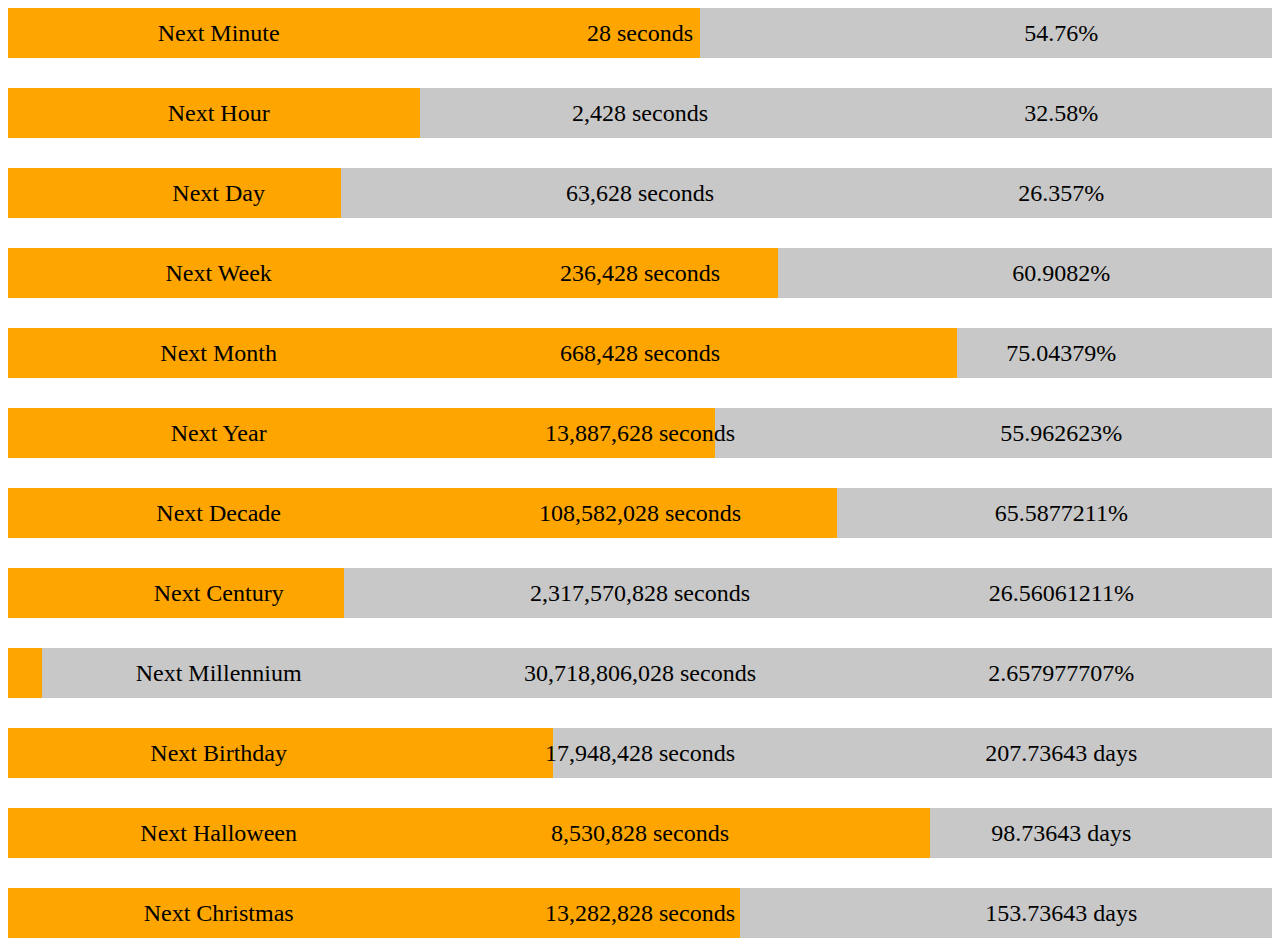
==== index.html @ 27b43d4d "Rename Countdown.html to index.html" ====
<!DOCTYPE HTML>
<HTML>
    <head>
        <style>
            .countdown-wrapper {
                width: 100%;
                height: 50px;
                
                position: relative;
                margin-bottom: 30px;
                
                background-color: #C8C8C8;
            }
            .last {
                margin-bottom: 0px
            }
            .progress-bar {
                width: 1%;
                height: 50px;
                
                position: absolute;
                
                background-color: orange;
            }
            .countdown-info { 
                width: 100%;
                height: 100%;
                
                position: absolute;
                
                text-align: center;
                line-height: 50px;
            }
            .countdown-text, .countdown-seconds, .countdown-percent, .countdown-days {
                float: left;
                
                width: calc(100% / 3);
                height: 100%;
                
                font-size: 1.5em;
            }
        </style>
        <title>Countdown (1)</title>
    </head>
    <body>
        <div class="countdown-wrapper">
            <div id="minute-progress-bar" class="progress-bar"></div>
            <div class="countdown-info">
                <div class="countdown-text">Next Minute</div>
                <div class="countdown-seconds"><span id="minute-seconds-span">0</span> seconds</div>
                <div class="countdown-percent"><span id="minute-percent-span">0</span>%</div>
            </div>
        </div>
        <div class="countdown-wrapper">
            <div id="hour-progress-bar" class="progress-bar"></div>
            <div class="countdown-info">
                <div class="countdown-text">Next Hour</div>
                <div class="countdown-seconds"><span id="hour-seconds-span">0</span> seconds</div>
                <div class="countdown-percent"><span id="hour-percent-span">0</span>%</div>
            </div>
        </div>
        <div class="countdown-wrapper">
            <div id="day-progress-bar" class="progress-bar"></div>
            <div class="countdown-info">
                <div class="countdown-text">Next Day</div>
                <div class="countdown-seconds"><span id="day-seconds-span">0</span> seconds</div>
                <div class="countdown-percent"><span id="day-percent-span">0</span>%</div>
            </div>
        </div>
        <div class="countdown-wrapper">
            <div id="week-progress-bar" class="progress-bar"></div>
            <div class="countdown-info">
                <div class="countdown-text">Next Week</div>
                <div class="countdown-seconds"><span id="week-seconds-span">0</span> seconds</div>
                <div class="countdown-percent"><span id="week-percent-span">0</span>%</div>
            </div>
        </div>
        <div class="countdown-wrapper">
            <div id="month-progress-bar" class="progress-bar"></div>
            <div class="countdown-info">
                <div class="countdown-text">Next Month</div>
                <div class="countdown-seconds"><span id="month-seconds-span">0</span> seconds</div>
                <div class="countdown-percent"><span id="month-percent-span">0</span>%</div>
            </div>
        </div>
        <div class="countdown-wrapper">
            <div id="year-progress-bar" class="progress-bar"></div>
            <div class="countdown-info">
                <div class="countdown-text">Next Year</div>
                <div class="countdown-seconds"><span id="year-seconds-span">0</span> seconds</div>
                <div class="countdown-percent"><span id="year-percent-span">0</span>%</div>
            </div>
        </div>
        <div class="countdown-wrapper">
            <div id="decade-progress-bar" class="progress-bar"></div>
            <div class="countdown-info">
                <div class="countdown-text">Next Decade</div>
                <div class="countdown-seconds"><span id="decade-seconds-span">0</span> seconds</div>
                <div class="countdown-percent"><span id="decade-percent-span">0</span>%</div>
            </div>
        </div>
        <div class="countdown-wrapper">
            <div id="century-progress-bar" class="progress-bar"></div>
            <div class="countdown-info">
                <div class="countdown-text">Next Century</div>
                <div class="countdown-seconds"><span id="century-seconds-span">0</span> seconds</div>
                <div class="countdown-percent"><span id="century-percent-span">0</span>%</div>
            </div>
        </div>
        <div class="countdown-wrapper">
            <div id="millennium-progress-bar" class="progress-bar"></div>
            <div class="countdown-info">
                <div class="countdown-text">Next Millennium</div>
                <div class="countdown-seconds"><span id="millennium-seconds-span">0</span> seconds</div>
                <div class="countdown-percent"><span id="millennium-percent-span">0</span>%</div>
            </div>
        </div>
        <div class="countdown-wrapper">
            <div id="birthday-progress-bar" class="progress-bar"></div>
            <div class="countdown-info">
                <div class="countdown-text">Next Birthday</div>
                <div class="countdown-seconds"><span id="birthday-seconds-span">0</span> seconds</div>
                <div class="countdown-days"><span id="birthday-days-span">0</span> days</div>
            </div>
        </div>
        <div class="countdown-wrapper">
            <div id="halloween-progress-bar" class="progress-bar"></div>
            <div class="countdown-info">
                <div class="countdown-text">Next Halloween</div>
                <div class="countdown-seconds"><span id="halloween-seconds-span">0</span> seconds</div>
                <div class="countdown-days"><span id="halloween-days-span">0</span> days</div>
            </div>
        </div>
        <div class="countdown-wrapper last">
            <div id="christmas-progress-bar" class="progress-bar"></div>
            <div class="countdown-info">
                <div class="countdown-text">Next Christmas</div>
                <div class="countdown-seconds"><span id="christmas-seconds-span">0</span> seconds</div>
                <div class="countdown-days"><span id="christmas-days-span">0</span> days</div>
            </div>
        </div>
        <script>
            function AddCommas(number) {
                return number.toString().replace(/\B(?<!\.\d*)(?=(\d{3})+(?!\d))/g, ",");
            }
            
            function MinuteCountdown() {
                let time = new Date();
                
                let next_minute = new Date(time.getFullYear(), time.getMonth(), time.getDate(), time.getHours(), time.getMinutes() + 1, 0);
                let time_to_next = next_minute - time;
                let minute_percent = 100 - ((time_to_next / (60 * 1000)) * 100)
                document.getElementById("minute-percent-span").innerHTML = minute_percent.toFixed(2);
                
                let progress_bar = document.getElementById("minute-progress-bar")
                progress_bar.style.width = minute_percent + "%";
                
                let seconds_remaining = Math.ceil(time_to_next / 1000);
                document.getElementById("minute-seconds-span").innerHTML = seconds_remaining;
            }
            setInterval(MinuteCountdown, 1);
            
            function HourCountdown() {
                let time = new Date();
                
                let next_hour = new Date(time.getFullYear(), time.getMonth(), time.getDate(), time.getHours() + 1, 0, 0, 0);
                let time_to_next = next_hour - time;
                let hour_percent = 100 - ((time_to_next / (60 * 60 * 1000)) * 100);
                document.getElementById("hour-percent-span").innerHTML = hour_percent.toFixed(2);
                
                let progress_bar = document.getElementById("hour-progress-bar")
                progress_bar.style.width = hour_percent + "%";
                
                let seconds_remaining = Math.ceil(time_to_next / 1000);
                document.getElementById("hour-seconds-span").innerHTML = AddCommas(seconds_remaining);
            }
            setInterval(HourCountdown, 1);
            
            function DayCountdown() {
                let time = new Date();
                
                let next_day = new Date(time.getFullYear(), time.getMonth(), time.getDate() + 1, 0, 0, 0, 0);
                let time_to_next = next_day - time;
                let day_percent = 100 - ((time_to_next / (60 * 60 * 24 * 1000)) * 100);
                document.getElementById("day-percent-span").innerHTML = day_percent.toFixed(3);
                
                let progress_bar = document.getElementById("day-progress-bar")
                progress_bar.style.width = day_percent + "%";
                
                let seconds_remaining = Math.ceil(time_to_next / 1000);
                document.getElementById("day-seconds-span").innerHTML = AddCommas(seconds_remaining);
            }
            setInterval(DayCountdown, 1);
            
            function WeekCountdown() {
                let time = new Date();
                
                let next_week = new Date();
                next_week.setDate(next_week.getDate() + (((1 + 7 - next_week.getDay()) % 7) || 7));
                next_week.setHours(0, 0, 0, 0);
                let time_to_next = next_week - time;
                let week_percent = 100 - ((time_to_next / (60 * 60 * 24 * 7 * 1000)) * 100);
                document.getElementById("week-percent-span").innerHTML = week_percent.toFixed(4);
                
                let progress_bar = document.getElementById("week-progress-bar")
                progress_bar.style.width = week_percent + "%";
                
                let seconds_remaining = Math.ceil(time_to_next / 1000);
                document.getElementById("week-seconds-span").innerHTML = AddCommas(seconds_remaining);
            }
            setInterval(WeekCountdown, 1);
            
            function MonthCountdown() {
                let time = new Date();
                
                let next_month = new Date(time.getFullYear(), time.getMonth() + 1, 1, 0, 0, 0, 0);
                let time_to_next = next_month - time;
                let days_this_month = new Date(time.getFullYear(), time.getMonth() + 1, 0, 0, 0, 0, 0).getDate();
                let month_percent = 100 - ((time_to_next / (60 * 60 * 24 * days_this_month * 1000)) * 100);
                document.getElementById("month-percent-span").innerHTML = month_percent.toFixed(5);
                
                let progress_bar = document.getElementById("month-progress-bar")
                progress_bar.style.width = month_percent + "%";
                
                let seconds_remaining = Math.ceil(time_to_next / 1000);
                document.getElementById("month-seconds-span").innerHTML = AddCommas(seconds_remaining);
            }
            setInterval(MonthCountdown, 1);
            
            function YearCountdown() {
                let time = new Date();
                
                let next_year = new Date(time.getFullYear() + 1, 0, 1, 0, 0, 0, 0);
                let year = time.getFullYear();
                let days_this_year = ((year % 4 === 0 && year % 100 > 0) || year % 400 === 0) ? 366 : 365;
                let time_to_next = next_year - time;
                let year_percent = 100 - ((time_to_next / (60 * 60 * 24 * days_this_year * 1000)) * 100);
                document.getElementById("year-percent-span").innerHTML = year_percent.toFixed(6);
                
                let progress_bar = document.getElementById("year-progress-bar")
                progress_bar.style.width = year_percent + "%";
                
                let seconds_remaining = Math.ceil(time_to_next / 1000);
                document.getElementById("year-seconds-span").innerHTML = AddCommas(seconds_remaining);
            }
            setInterval(YearCountdown, 1);
            
            function DecadeCountdown() {
                let time = new Date();
                
                let current_year = time.getFullYear(); //next multiple of 10 year (2030);
                let next_decade = Math.ceil(current_year / 10) * 10;
                next_decade = next_decade === current_year ? current_year + 10 : next_decade;
                let next_decade_date = new Date(next_decade, 0, 1, 0, 0, 0, 0);
                let time_to_next = next_decade_date - time;
                let days_this_decade = (365 * 8) + (366 * 2) //estimate;
                let decade_percent = 100 - ((time_to_next / (60 * 60 * 24 * days_this_decade * 1000)) * 100);
                document.getElementById("decade-percent-span").innerHTML = decade_percent.toFixed(7);
                
                let progress_bar = document.getElementById("decade-progress-bar")
                progress_bar.style.width = decade_percent + "%";
                
                let seconds_remaining = Math.ceil(time_to_next / 1000);
                document.getElementById("decade-seconds-span").innerHTML = AddCommas(seconds_remaining);
            }
            setInterval(DecadeCountdown, 1);
            
            function CenturyCountdown() {
                let time = new Date();
                
                let current_year = time.getFullYear();
                let next_century = Math.ceil(current_year / 100) * 100;
                next_century = next_century === current_year ? current_year + 100 : next_century;
                let next_century_date = new Date(next_century, 0, 1, 0, 0, 0, 0);
                let time_to_next = next_century_date - time;
                let days_this_century = (365 * 75) + (366 * 25) //estimate;
                let century_percent = 100 - ((time_to_next / (60 * 60 * 24 * days_this_century * 1000)) * 100);
                document.getElementById("century-percent-span").innerHTML = century_percent.toFixed(8);
                
                let progress_bar = document.getElementById("century-progress-bar")
                progress_bar.style.width = century_percent + "%";
                
                let seconds_remaining = Math.ceil(time_to_next / 1000);
                document.getElementById("century-seconds-span").innerHTML = AddCommas(seconds_remaining);
            }
            setInterval(CenturyCountdown, 1);
            
            function MillenniumCountdown() {
                let time = new Date();
                
                let current_year = time.getFullYear();
                let next_millennium = Math.ceil(current_year / 1000) * 1000;
                next_millennium = next_millennium === current_year ? current_year + 1000 : next_millennium;
                let next_millennium_date = new Date(next_millennium, 0, 1, 0, 0, 0, 0);
                let time_to_next = next_millennium_date - time;
                let days_this_millennium = (365 * 750) + (366 * 250) //estimate;
                let millennium_percent = 100 - ((time_to_next / (60 * 60 * 24 * days_this_millennium * 1000)) * 100);
                document.getElementById("millennium-percent-span").innerHTML = millennium_percent.toFixed(9);
                
                let progress_bar = document.getElementById("millennium-progress-bar")
                progress_bar.style.width = millennium_percent + "%";
                
                let seconds_remaining = Math.ceil(time_to_next / 1000);
                document.getElementById("millennium-seconds-span").innerHTML = AddCommas(seconds_remaining);
            }
            setInterval(MillenniumCountdown, 1);
            
            function EventCountdown(day, month) {
                let time = new Date();
                
                let current_year = time.getFullYear();
                let event = new Date(current_year, month - 1, day, 0, 0, 0, 0);
                let time_to_next = event - time;
                if (time_to_next < 0) {
                    time_to_next = new Date(current_year + 1, month - 1, day, 0, 0, 0, 0) - time;
                }
                let percent = 100 - ((time_to_next / (60 * 60 * 24 * 365 * 1000)) * 100);
                let seconds_remaining = AddCommas(Math.ceil(time_to_next / 1000));
                let days_remaining = AddCommas((time_to_next / 1000 / 60 / 60 / 24).toFixed(5));
                
                return [percent, seconds_remaining, days_remaining];
            }
            
            function YearlyEvents() {
                let birthday = EventCountdown(17, 2);
                document.getElementById("birthday-progress-bar").style.width = birthday[0] + "%";
                document.getElementById("birthday-seconds-span").innerHTML = birthday[1];
                document.getElementById("birthday-days-span").innerHTML = birthday[2];
                
                let halloween = EventCountdown(31, 10);
                document.getElementById("halloween-progress-bar").style.width = halloween[0] + "%";
                document.getElementById("halloween-seconds-span").innerHTML = halloween[1];
                document.getElementById("halloween-days-span").innerHTML = halloween[2];
                
                let christmas = EventCountdown(25, 12);
                document.getElementById("christmas-progress-bar").style.width = christmas[0] + "%";
                document.getElementById("christmas-seconds-span").innerHTML = christmas[1];
                document.getElementById("christmas-days-span").innerHTML = christmas[2];
            }
            setInterval(YearlyEvents, 1);
        </script>
    </body>
</HTML>

<!--
To Do

- Add Dates That Are Being Counted Down To
- Resize To Less Than Full Width
- Fix Daylight Savings Issues
- Change Title
- Customisable Birthday Date

-->
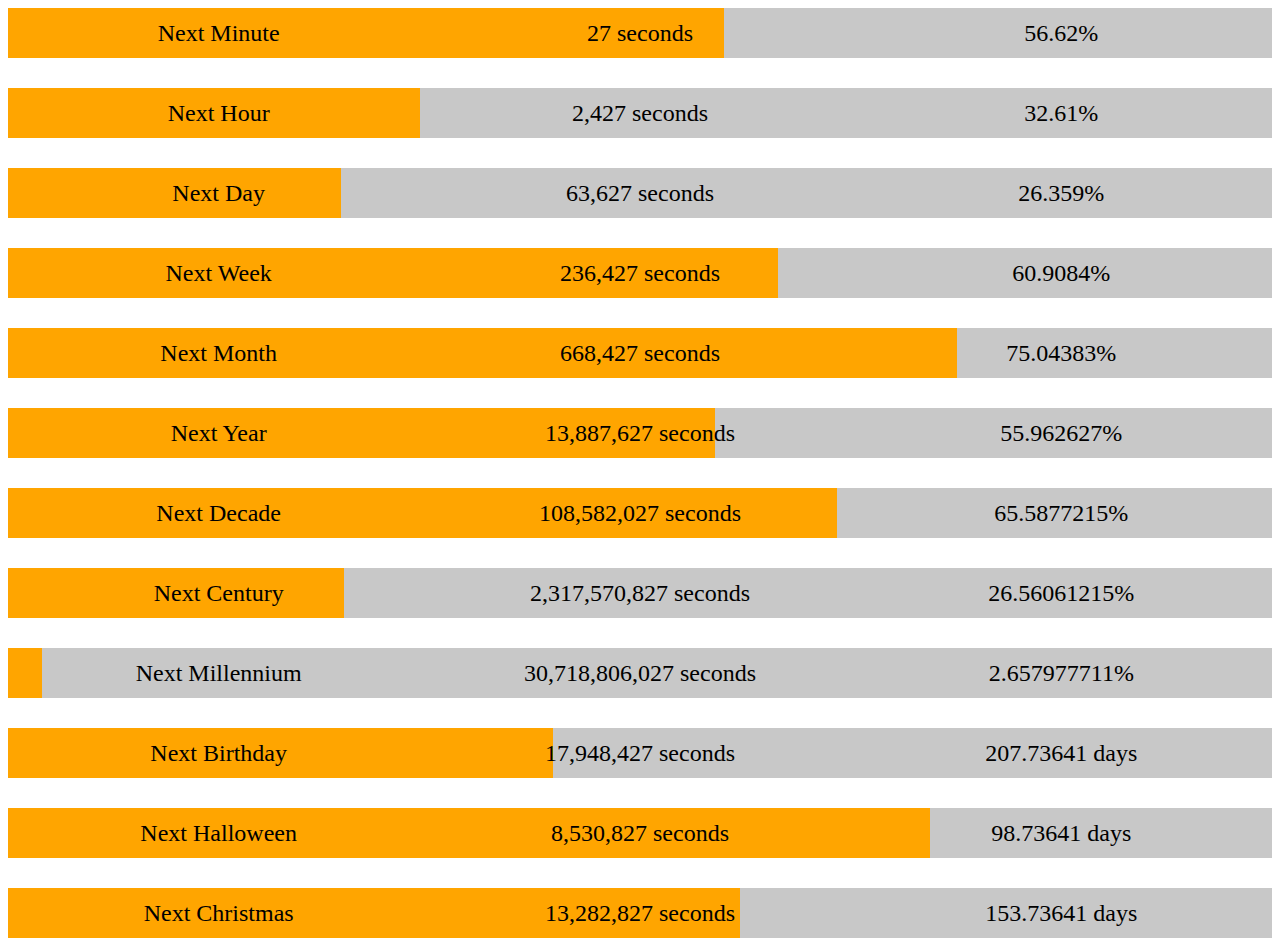
==== commit 6a3b9b80: "Update index.html" ====
--- a/index.html
+++ b/index.html
@@ -40,7 +40,7 @@
                 font-size: 1.5em;
             }
         </style>
-        <title>Countdown (1)</title>
+        <title>Countdown</title>
     </head>
     <body>
         <div class="countdown-wrapper">
@@ -375,5 +375,3 @@
 
 
 
-
-
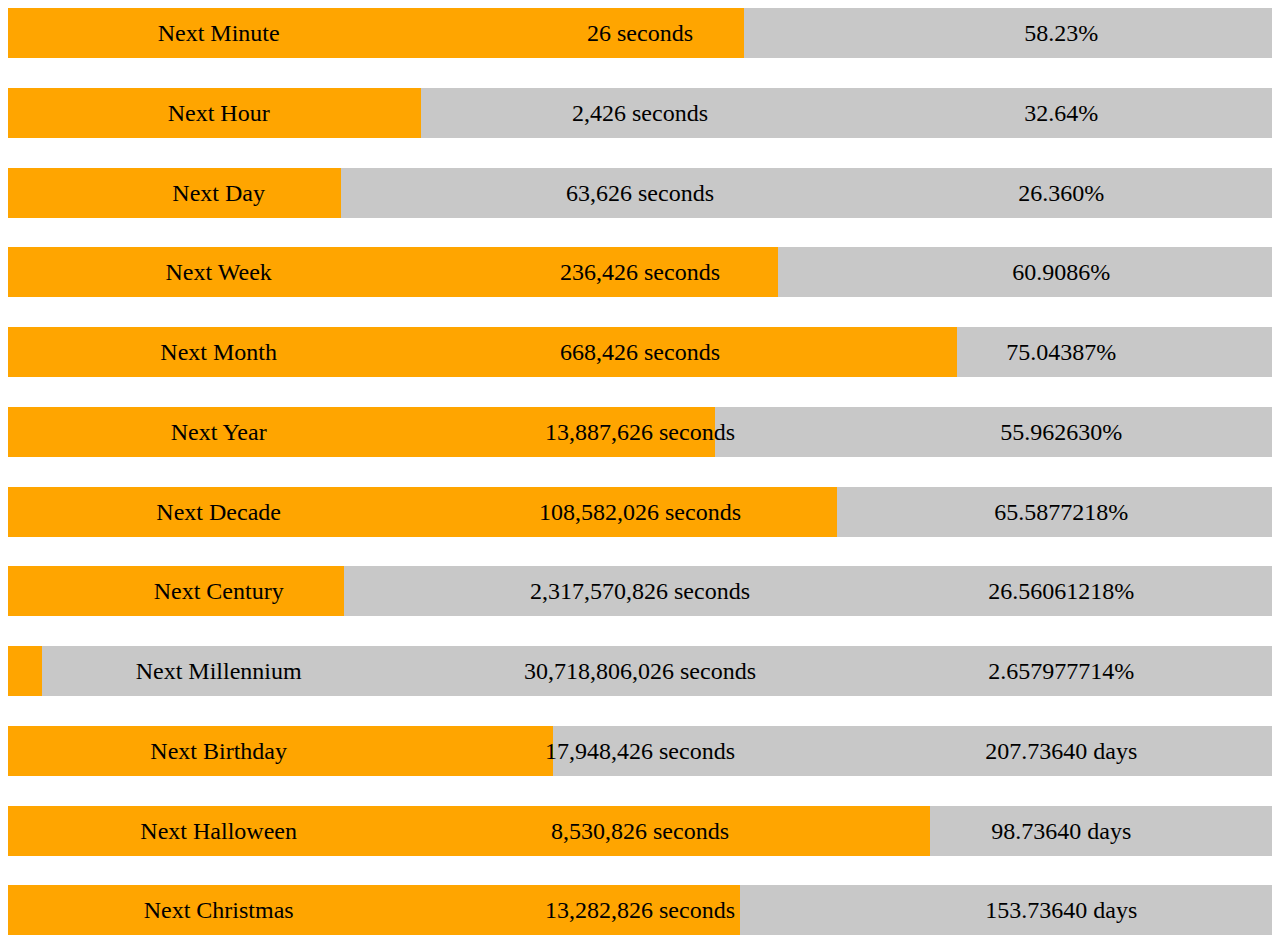
==== commit 022bb295: "Update index.html" ====
--- a/index.html
+++ b/index.html
@@ -7,7 +7,7 @@
                 height: 50px;
                 
                 position: relative;
-                margin-bottom: 30px;
+                margin-bottom: 29.75px;
                 
                 background-color: #C8C8C8;
             }
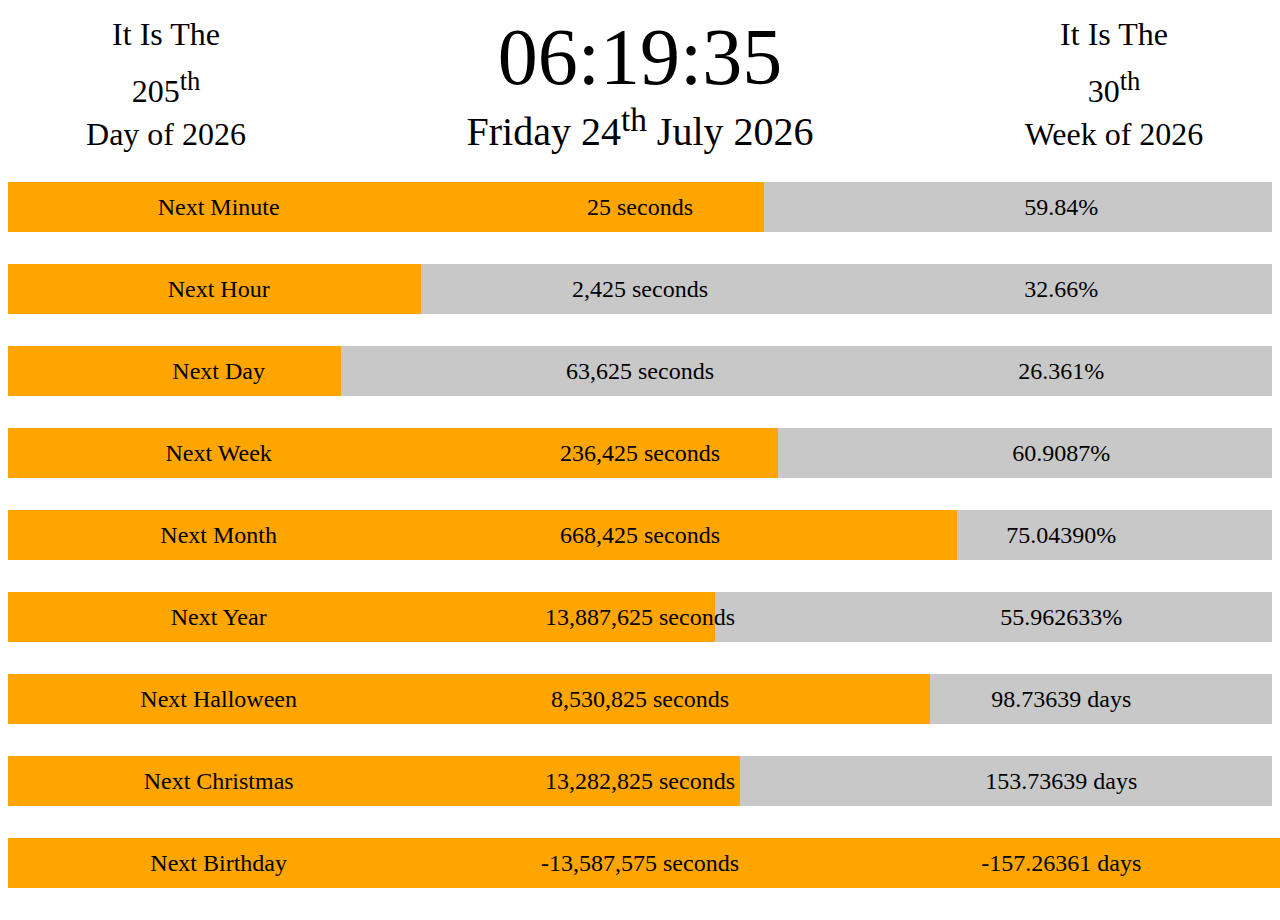
==== commit 31bb27a8: "Add files via upload" ====
--- a/index.html
+++ b/index.html
@@ -1,357 +1,129 @@
 <!DOCTYPE HTML>
 <HTML>
     <head>
-        <style>
-            .countdown-wrapper {
-                width: 100%;
-                height: 50px;
-                
-                position: relative;
-                margin-bottom: 29.75px;
-                
-                background-color: #C8C8C8;
-            }
-            .last {
-                margin-bottom: 0px
-            }
-            .progress-bar {
-                width: 1%;
-                height: 50px;
-                
-                position: absolute;
-                
-                background-color: orange;
-            }
-            .countdown-info { 
-                width: 100%;
-                height: 100%;
-                
-                position: absolute;
-                
-                text-align: center;
-                line-height: 50px;
-            }
-            .countdown-text, .countdown-seconds, .countdown-percent, .countdown-days {
-                float: left;
-                
-                width: calc(100% / 3);
-                height: 100%;
-                
-                font-size: 1.5em;
-            }
-        </style>
+        <link rel="stylesheet" href="style.css">
         <title>Countdown</title>
     </head>
     <body>
-        <div class="countdown-wrapper">
-            <div id="minute-progress-bar" class="progress-bar"></div>
-            <div class="countdown-info">
-                <div class="countdown-text">Next Minute</div>
-                <div class="countdown-seconds"><span id="minute-seconds-span">0</span> seconds</div>
-                <div class="countdown-percent"><span id="minute-percent-span">0</span>%</div>
+        <div id="header-container">
+            <div class="header-minor">
+                <div class="header-text-container">
+                    <div class="header-text">It Is The</div>
+                    <div class="header-text"><span id="day-of-year">#</span></div>
+                    <div class="header-text">Day of <span class="year">#</span></div>
+                </div>
+            </div>
+            <div id="header-major">
+                <div id="time-wrapper">
+                    <span id="time">00:00:00</span>
+                </div>
+                <div id="date-wrapper">
+                    <span id="date">#</span>
+                </div>
+            </div>
+            <div class="header-minor">
+                <div class="header-text-container">
+                    <div class="header-text">It Is The</div>
+                    <div class="header-text"><span id="week-of-year">#</span></div>
+                    <div class="header-text">Week of <span class="year">#</span></div>
+                </div>
             </div>
         </div>
-        <div class="countdown-wrapper">
-            <div id="hour-progress-bar" class="progress-bar"></div>
-            <div class="countdown-info">
-                <div class="countdown-text">Next Hour</div>
-                <div class="countdown-seconds"><span id="hour-seconds-span">0</span> seconds</div>
-                <div class="countdown-percent"><span id="hour-percent-span">0</span>%</div>
+        <div id="countdown-container">
+            <div class="countdown">
+                <div class="progress-bar"></div>
+                <div class="info-container">
+                    <div class="info"><span class="event-name">Next Minute</span></div>
+                    <div class="info-middle">
+                        <div class="info seconds-div"><span class="seconds">0</span> seconds</div>
+                        <div class="info days-div"><span class="days">0</span> days</div>
+                    </div>
+                    <div class="info"><span class="percent">0</span>%</div>
+                </div>
+            </div>
+            <div class="countdown">
+                <div class="progress-bar"></div>
+                <div class="info-container">
+                    <div class="info"><span class="event-name">Next Hour</span></div>
+                    <div class="info-middle">
+                        <div class="info seconds-div"><span class="seconds">0</span> seconds</div>
+                        <div class="info days-div"><span class="days">0</span> days</div>
+                    </div>
+                    <div class="info"><span class="percent">0</span>%</div>
+                </div>
+            </div>
+            <div class="countdown">
+                <div class="progress-bar"></div>
+                <div class="info-container">
+                    <div class="info"><span class="event-name">Next Day</span></div>
+                    <div class="info-middle">
+                        <div class="info seconds-div"><span class="seconds">0</span> seconds</div>
+                        <div class="info days-div"><span class="days">0</span> days</div>
+                    </div>
+                    <div class="info"><span class="percent">0</span>%</div>
+                </div>
+            </div>
+            <div class="countdown">
+                <div class="progress-bar"></div>
+                <div class="info-container">
+                    <div class="info"><span class="event-name">Next Week</span></div>
+                    <div class="info-middle">
+                        <div class="info seconds-div"><span class="seconds">0</span> seconds</div>
+                        <div class="info days-div"><span class="days">0</span> days</div>
+                    </div>
+                    <div class="info"><span class="percent">0</span>%</div>
+                </div>
+            </div>
+            <div class="countdown">
+                <div class="progress-bar"></div>
+                <div class="info-container">
+                    <div class="info"><span class="event-name">Next Month</span></div>
+                    <div class="info-middle">
+                        <div class="info seconds-div"><span class="seconds">0</span> seconds</div>
+                        <div class="info days-div"><span class="days">0</span> days</div>
+                    </div>
+                    <div class="info"><span class="percent">0</span>%</div>
+                </div>
+            </div>
+            <div class="countdown">
+                <div class="progress-bar"></div>
+                <div class="info-container">
+                    <div class="info"><span class="event-name">Next Year</span></div>
+                    <div class="info-middle">
+                        <div class="info seconds-div"><span class="seconds">0</span> seconds</div>
+                        <div class="info days-div"><span class="days">0</span> days</div>
+                    </div>
+                    <div class="info"><span class="percent">0</span>%</div>
+                </div>
+            </div>
+            <div class="countdown">
+                <div class="progress-bar"></div>
+                <div class="info-container">
+                    <div class="info"><span class="event-name">Next Halloween</span></div>
+                    <div class="info seconds-div-custom"><span class="seconds">0</span> seconds</div>
+                    <div class="info days-div"><span class="days">0</span> days</div>
+                </div>
+            </div>
+            <div class="countdown">
+                <div class="progress-bar"></div>
+                <div class="info-container">
+                    <div class="info"><span class="event-name">Next Christmas</span></div>
+                    <div class="info seconds-div-custom"><span class="seconds">0</span> seconds</div>
+                    <div class="info days-div"><span class="days">0</span> days</div>
+                </div>
+            </div>
+            <div class="countdown">
+                <div class="progress-bar"></div>
+                <div class="info-container">
+                    <div class="info"><span class="event-name">Next Birthday</span></div>
+                    <div class="info seconds-div-custom"><span class="seconds">0</span> seconds</div>
+                    <div class="info days-div"><span class="days">0</span> days</div>
+                </div>
             </div>
         </div>
-        <div class="countdown-wrapper">
-            <div id="day-progress-bar" class="progress-bar"></div>
-            <div class="countdown-info">
-                <div class="countdown-text">Next Day</div>
-                <div class="countdown-seconds"><span id="day-seconds-span">0</span> seconds</div>
-                <div class="countdown-percent"><span id="day-percent-span">0</span>%</div>
-            </div>
-        </div>
-        <div class="countdown-wrapper">
-            <div id="week-progress-bar" class="progress-bar"></div>
-            <div class="countdown-info">
-                <div class="countdown-text">Next Week</div>
-                <div class="countdown-seconds"><span id="week-seconds-span">0</span> seconds</div>
-                <div class="countdown-percent"><span id="week-percent-span">0</span>%</div>
-            </div>
-        </div>
-        <div class="countdown-wrapper">
-            <div id="month-progress-bar" class="progress-bar"></div>
-            <div class="countdown-info">
-                <div class="countdown-text">Next Month</div>
-                <div class="countdown-seconds"><span id="month-seconds-span">0</span> seconds</div>
-                <div class="countdown-percent"><span id="month-percent-span">0</span>%</div>
-            </div>
-        </div>
-        <div class="countdown-wrapper">
-            <div id="year-progress-bar" class="progress-bar"></div>
-            <div class="countdown-info">
-                <div class="countdown-text">Next Year</div>
-                <div class="countdown-seconds"><span id="year-seconds-span">0</span> seconds</div>
-                <div class="countdown-percent"><span id="year-percent-span">0</span>%</div>
-            </div>
-        </div>
-        <div class="countdown-wrapper">
-            <div id="decade-progress-bar" class="progress-bar"></div>
-            <div class="countdown-info">
-                <div class="countdown-text">Next Decade</div>
-                <div class="countdown-seconds"><span id="decade-seconds-span">0</span> seconds</div>
-                <div class="countdown-percent"><span id="decade-percent-span">0</span>%</div>
-            </div>
-        </div>
-        <div class="countdown-wrapper">
-            <div id="century-progress-bar" class="progress-bar"></div>
-            <div class="countdown-info">
-                <div class="countdown-text">Next Century</div>
-                <div class="countdown-seconds"><span id="century-seconds-span">0</span> seconds</div>
-                <div class="countdown-percent"><span id="century-percent-span">0</span>%</div>
-            </div>
-        </div>
-        <div class="countdown-wrapper">
-            <div id="millennium-progress-bar" class="progress-bar"></div>
-            <div class="countdown-info">
-                <div class="countdown-text">Next Millennium</div>
-                <div class="countdown-seconds"><span id="millennium-seconds-span">0</span> seconds</div>
-                <div class="countdown-percent"><span id="millennium-percent-span">0</span>%</div>
-            </div>
-        </div>
-        <div class="countdown-wrapper">
-            <div id="birthday-progress-bar" class="progress-bar"></div>
-            <div class="countdown-info">
-                <div class="countdown-text">Next Birthday</div>
-                <div class="countdown-seconds"><span id="birthday-seconds-span">0</span> seconds</div>
-                <div class="countdown-days"><span id="birthday-days-span">0</span> days</div>
-            </div>
-        </div>
-        <div class="countdown-wrapper">
-            <div id="halloween-progress-bar" class="progress-bar"></div>
-            <div class="countdown-info">
-                <div class="countdown-text">Next Halloween</div>
-                <div class="countdown-seconds"><span id="halloween-seconds-span">0</span> seconds</div>
-                <div class="countdown-days"><span id="halloween-days-span">0</span> days</div>
-            </div>
-        </div>
-        <div class="countdown-wrapper last">
-            <div id="christmas-progress-bar" class="progress-bar"></div>
-            <div class="countdown-info">
-                <div class="countdown-text">Next Christmas</div>
-                <div class="countdown-seconds"><span id="christmas-seconds-span">0</span> seconds</div>
-                <div class="countdown-days"><span id="christmas-days-span">0</span> days</div>
-            </div>
-        </div>
-        <script>
-            function AddCommas(number) {
-                return number.toString().replace(/\B(?<!\.\d*)(?=(\d{3})+(?!\d))/g, ",");
-            }
-            
-            function MinuteCountdown() {
-                let time = new Date();
-                
-                let next_minute = new Date(time.getFullYear(), time.getMonth(), time.getDate(), time.getHours(), time.getMinutes() + 1, 0);
-                let time_to_next = next_minute - time;
-                let minute_percent = 100 - ((time_to_next / (60 * 1000)) * 100)
-                document.getElementById("minute-percent-span").innerHTML = minute_percent.toFixed(2);
-                
-                let progress_bar = document.getElementById("minute-progress-bar")
-                progress_bar.style.width = minute_percent + "%";
-                
-                let seconds_remaining = Math.ceil(time_to_next / 1000);
-                document.getElementById("minute-seconds-span").innerHTML = seconds_remaining;
-            }
-            setInterval(MinuteCountdown, 1);
-            
-            function HourCountdown() {
-                let time = new Date();
-                
-                let next_hour = new Date(time.getFullYear(), time.getMonth(), time.getDate(), time.getHours() + 1, 0, 0, 0);
-                let time_to_next = next_hour - time;
-                let hour_percent = 100 - ((time_to_next / (60 * 60 * 1000)) * 100);
-                document.getElementById("hour-percent-span").innerHTML = hour_percent.toFixed(2);
-                
-                let progress_bar = document.getElementById("hour-progress-bar")
-                progress_bar.style.width = hour_percent + "%";
-                
-                let seconds_remaining = Math.ceil(time_to_next / 1000);
-                document.getElementById("hour-seconds-span").innerHTML = AddCommas(seconds_remaining);
-            }
-            setInterval(HourCountdown, 1);
-            
-            function DayCountdown() {
-                let time = new Date();
-                
-                let next_day = new Date(time.getFullYear(), time.getMonth(), time.getDate() + 1, 0, 0, 0, 0);
-                let time_to_next = next_day - time;
-                let day_percent = 100 - ((time_to_next / (60 * 60 * 24 * 1000)) * 100);
-                document.getElementById("day-percent-span").innerHTML = day_percent.toFixed(3);
-                
-                let progress_bar = document.getElementById("day-progress-bar")
-                progress_bar.style.width = day_percent + "%";
-                
-                let seconds_remaining = Math.ceil(time_to_next / 1000);
-                document.getElementById("day-seconds-span").innerHTML = AddCommas(seconds_remaining);
-            }
-            setInterval(DayCountdown, 1);
-            
-            function WeekCountdown() {
-                let time = new Date();
-                
-                let next_week = new Date();
-                next_week.setDate(next_week.getDate() + (((1 + 7 - next_week.getDay()) % 7) || 7));
-                next_week.setHours(0, 0, 0, 0);
-                let time_to_next = next_week - time;
-                let week_percent = 100 - ((time_to_next / (60 * 60 * 24 * 7 * 1000)) * 100);
-                document.getElementById("week-percent-span").innerHTML = week_percent.toFixed(4);
-                
-                let progress_bar = document.getElementById("week-progress-bar")
-                progress_bar.style.width = week_percent + "%";
-                
-                let seconds_remaining = Math.ceil(time_to_next / 1000);
-                document.getElementById("week-seconds-span").innerHTML = AddCommas(seconds_remaining);
-            }
-            setInterval(WeekCountdown, 1);
-            
-            function MonthCountdown() {
-                let time = new Date();
-                
-                let next_month = new Date(time.getFullYear(), time.getMonth() + 1, 1, 0, 0, 0, 0);
-                let time_to_next = next_month - time;
-                let days_this_month = new Date(time.getFullYear(), time.getMonth() + 1, 0, 0, 0, 0, 0).getDate();
-                let month_percent = 100 - ((time_to_next / (60 * 60 * 24 * days_this_month * 1000)) * 100);
-                document.getElementById("month-percent-span").innerHTML = month_percent.toFixed(5);
-                
-                let progress_bar = document.getElementById("month-progress-bar")
-                progress_bar.style.width = month_percent + "%";
-                
-                let seconds_remaining = Math.ceil(time_to_next / 1000);
-                document.getElementById("month-seconds-span").innerHTML = AddCommas(seconds_remaining);
-            }
-            setInterval(MonthCountdown, 1);
-            
-            function YearCountdown() {
-                let time = new Date();
-                
-                let next_year = new Date(time.getFullYear() + 1, 0, 1, 0, 0, 0, 0);
-                let year = time.getFullYear();
-                let days_this_year = ((year % 4 === 0 && year % 100 > 0) || year % 400 === 0) ? 366 : 365;
-                let time_to_next = next_year - time;
-                let year_percent = 100 - ((time_to_next / (60 * 60 * 24 * days_this_year * 1000)) * 100);
-                document.getElementById("year-percent-span").innerHTML = year_percent.toFixed(6);
-                
-                let progress_bar = document.getElementById("year-progress-bar")
-                progress_bar.style.width = year_percent + "%";
-                
-                let seconds_remaining = Math.ceil(time_to_next / 1000);
-                document.getElementById("year-seconds-span").innerHTML = AddCommas(seconds_remaining);
-            }
-            setInterval(YearCountdown, 1);
-            
-            function DecadeCountdown() {
-                let time = new Date();
-                
-                let current_year = time.getFullYear(); //next multiple of 10 year (2030);
-                let next_decade = Math.ceil(current_year / 10) * 10;
-                next_decade = next_decade === current_year ? current_year + 10 : next_decade;
-                let next_decade_date = new Date(next_decade, 0, 1, 0, 0, 0, 0);
-                let time_to_next = next_decade_date - time;
-                let days_this_decade = (365 * 8) + (366 * 2) //estimate;
-                let decade_percent = 100 - ((time_to_next / (60 * 60 * 24 * days_this_decade * 1000)) * 100);
-                document.getElementById("decade-percent-span").innerHTML = decade_percent.toFixed(7);
-                
-                let progress_bar = document.getElementById("decade-progress-bar")
-                progress_bar.style.width = decade_percent + "%";
-                
-                let seconds_remaining = Math.ceil(time_to_next / 1000);
-                document.getElementById("decade-seconds-span").innerHTML = AddCommas(seconds_remaining);
-            }
-            setInterval(DecadeCountdown, 1);
-            
-            function CenturyCountdown() {
-                let time = new Date();
-                
-                let current_year = time.getFullYear();
-                let next_century = Math.ceil(current_year / 100) * 100;
-                next_century = next_century === current_year ? current_year + 100 : next_century;
-                let next_century_date = new Date(next_century, 0, 1, 0, 0, 0, 0);
-                let time_to_next = next_century_date - time;
-                let days_this_century = (365 * 75) + (366 * 25) //estimate;
-                let century_percent = 100 - ((time_to_next / (60 * 60 * 24 * days_this_century * 1000)) * 100);
-                document.getElementById("century-percent-span").innerHTML = century_percent.toFixed(8);
-                
-                let progress_bar = document.getElementById("century-progress-bar")
-                progress_bar.style.width = century_percent + "%";
-                
-                let seconds_remaining = Math.ceil(time_to_next / 1000);
-                document.getElementById("century-seconds-span").innerHTML = AddCommas(seconds_remaining);
-            }
-            setInterval(CenturyCountdown, 1);
-            
-            function MillenniumCountdown() {
-                let time = new Date();
-                
-                let current_year = time.getFullYear();
-                let next_millennium = Math.ceil(current_year / 1000) * 1000;
-                next_millennium = next_millennium === current_year ? current_year + 1000 : next_millennium;
-                let next_millennium_date = new Date(next_millennium, 0, 1, 0, 0, 0, 0);
-                let time_to_next = next_millennium_date - time;
-                let days_this_millennium = (365 * 750) + (366 * 250) //estimate;
-                let millennium_percent = 100 - ((time_to_next / (60 * 60 * 24 * days_this_millennium * 1000)) * 100);
-                document.getElementById("millennium-percent-span").innerHTML = millennium_percent.toFixed(9);
-                
-                let progress_bar = document.getElementById("millennium-progress-bar")
-                progress_bar.style.width = millennium_percent + "%";
-                
-                let seconds_remaining = Math.ceil(time_to_next / 1000);
-                document.getElementById("millennium-seconds-span").innerHTML = AddCommas(seconds_remaining);
-            }
-            setInterval(MillenniumCountdown, 1);
-            
-            function EventCountdown(day, month) {
-                let time = new Date();
-                
-                let current_year = time.getFullYear();
-                let event = new Date(current_year, month - 1, day, 0, 0, 0, 0);
-                let time_to_next = event - time;
-                if (time_to_next < 0) {
-                    time_to_next = new Date(current_year + 1, month - 1, day, 0, 0, 0, 0) - time;
-                }
-                let percent = 100 - ((time_to_next / (60 * 60 * 24 * 365 * 1000)) * 100);
-                let seconds_remaining = AddCommas(Math.ceil(time_to_next / 1000));
-                let days_remaining = AddCommas((time_to_next / 1000 / 60 / 60 / 24).toFixed(5));
-                
-                return [percent, seconds_remaining, days_remaining];
-            }
-            
-            function YearlyEvents() {
-                let birthday = EventCountdown(17, 2);
-                document.getElementById("birthday-progress-bar").style.width = birthday[0] + "%";
-                document.getElementById("birthday-seconds-span").innerHTML = birthday[1];
-                document.getElementById("birthday-days-span").innerHTML = birthday[2];
-                
-                let halloween = EventCountdown(31, 10);
-                document.getElementById("halloween-progress-bar").style.width = halloween[0] + "%";
-                document.getElementById("halloween-seconds-span").innerHTML = halloween[1];
-                document.getElementById("halloween-days-span").innerHTML = halloween[2];
-                
-                let christmas = EventCountdown(25, 12);
-                document.getElementById("christmas-progress-bar").style.width = christmas[0] + "%";
-                document.getElementById("christmas-seconds-span").innerHTML = christmas[1];
-                document.getElementById("christmas-days-span").innerHTML = christmas[2];
-            }
-            setInterval(YearlyEvents, 1);
-        </script>
     </body>
+    <script src="script.js"></script>
 </HTML>
-
-<!--
-To Do
-
-- Add Dates That Are Being Counted Down To
-- Resize To Less Than Full Width
-- Fix Daylight Savings Issues
-- Change Title
-- Customisable Birthday Date
-
--->
 
 
 
@@ -374,4 +146,3 @@
 
 
 
-
--- a/style.css
+++ b/style.css
@@ -0,0 +1,95 @@
+#header-container {
+    width: 100%;
+    height: 150px;
+    margin-top: 16px;
+    margin-bottom: 16px;
+}
+.header-minor {
+    width: 25%;
+    height: 100%;
+    float: left;
+    display: flex;
+    justify-content: center;
+    align-items: center;
+}
+#header-major {
+    width: 50%;
+    height: 100%;
+    float: left;
+}
+.header-text-container {
+    width: 100%;
+}
+.header-text {
+    width: 100%;
+    height: 50px;
+    text-align: center;
+    font-size: 2em;
+}
+#header-major {
+    width: 50%;
+    height: 100%;
+}
+#time-wrapper, #date-wrapper {
+    width: 100%;
+    height: 55%;
+    text-align: center;
+    display: flex;
+    justify-content: center;
+    align-items: center;
+    font-size: 5em;
+}
+#date-wrapper {
+    height: 40%;
+    font-size: 2.5em;
+}
+#countdown-container {
+    width: 100%;
+}
+.countdown {
+    width: 100%;
+    height: 50px;
+    margin-bottom: 32px;
+    background-color: #c8c8c8;
+    position: relative;
+}
+.info-container {
+    width: 100%;
+    height: 100%;
+}
+.info, .info-middle {
+    width: calc(100% / 3);
+    height: 100%;
+    float: left;
+    display: flex;
+    justify-content: center;
+    align-items: center;
+    white-space: pre;
+}
+.info {
+    text-align: center;
+    white-space: pre;
+    position: relative;
+    font-size: 1.5em;
+}
+.progress-bar {
+    width: 1%;
+    height: 100%;
+    position: absolute;
+    background-color: orange;
+}   
+
+
+
+
+
+
+
+
+
+
+
+
+
+
+
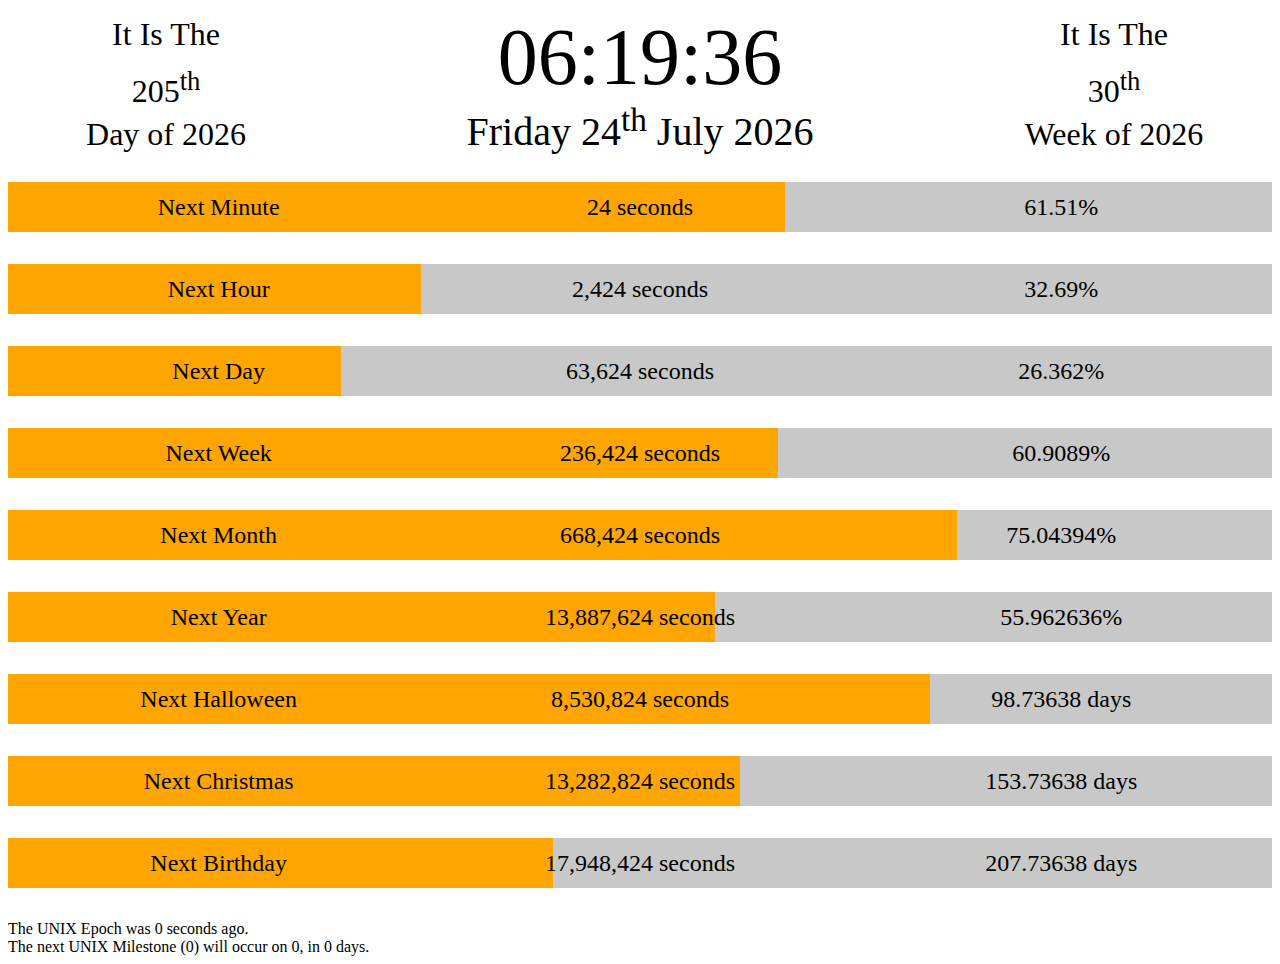
==== commit 764f67b5: "Update index.html" ====
--- a/index.html
+++ b/index.html
@@ -29,120 +29,106 @@
                 </div>
             </div>
         </div>
-        <div id="countdown-container">
-            <div class="countdown">
-                <div class="progress-bar"></div>
-                <div class="info-container">
-                    <div class="info"><span class="event-name">Next Minute</span></div>
-                    <div class="info-middle">
-                        <div class="info seconds-div"><span class="seconds">0</span> seconds</div>
+        <div id="page-container">
+            <div id="countdown-container">
+                <div class="countdown">
+                    <div class="progress-bar"></div>
+                    <div class="info-container">
+                        <div class="info"><span class="event-name">Next Minute</span></div>
+                        <div class="info-middle">
+                            <div class="info seconds-div"><span class="seconds">0</span> seconds</div>
+                            <div class="info days-div"><span class="days">0</span> days</div>
+                        </div>
+                        <div class="info"><span class="percent">0</span>%</div>
+                    </div>
+                </div>
+                <div class="countdown">
+                    <div class="progress-bar"></div>
+                    <div class="info-container">
+                        <div class="info"><span class="event-name">Next Hour</span></div>
+                        <div class="info-middle">
+                            <div class="info seconds-div"><span class="seconds">0</span> seconds</div>
+                            <div class="info days-div"><span class="days">0</span> days</div>
+                        </div>
+                        <div class="info"><span class="percent">0</span>%</div>
+                    </div>
+                </div>
+                <div class="countdown">
+                    <div class="progress-bar"></div>
+                    <div class="info-container">
+                        <div class="info"><span class="event-name">Next Day</span></div>
+                        <div class="info-middle">
+                            <div class="info seconds-div"><span class="seconds">0</span> seconds</div>
+                            <div class="info days-div"><span class="days">0</span> days</div>
+                        </div>
+                        <div class="info"><span class="percent">0</span>%</div>
+                    </div>
+                </div>
+                <div class="countdown">
+                    <div class="progress-bar"></div>
+                    <div class="info-container">
+                        <div class="info"><span class="event-name">Next Week</span></div>
+                        <div class="info-middle">
+                            <div class="info seconds-div"><span class="seconds">0</span> seconds</div>
+                            <div class="info days-div"><span class="days">0</span> days</div>
+                        </div>
+                        <div class="info"><span class="percent">0</span>%</div>
+                    </div>
+                </div>
+                <div class="countdown">
+                    <div class="progress-bar"></div>
+                    <div class="info-container">
+                        <div class="info"><span class="event-name">Next Month</span></div>
+                        <div class="info-middle">
+                            <div class="info seconds-div"><span class="seconds">0</span> seconds</div>
+                            <div class="info days-div"><span class="days">0</span> days</div>
+                        </div>
+                        <div class="info"><span class="percent">0</span>%</div>
+                    </div>
+                </div>
+                <div class="countdown">
+                    <div class="progress-bar"></div>
+                    <div class="info-container">
+                        <div class="info"><span class="event-name">Next Year</span></div>
+                        <div class="info-middle">
+                            <div class="info seconds-div"><span class="seconds">0</span> seconds</div>
+                            <div class="info days-div"><span class="days">0</span> days</div>
+                        </div>
+                        <div class="info"><span class="percent">0</span>%</div>
+                    </div>
+                </div>
+                <div class="countdown">
+                    <div class="progress-bar"></div>
+                    <div class="info-container">
+                        <div class="info"><span class="event-name">Next Halloween</span></div>
+                        <div class="info seconds-div-custom"><span class="seconds">0</span> seconds</div>
                         <div class="info days-div"><span class="days">0</span> days</div>
                     </div>
-                    <div class="info"><span class="percent">0</span>%</div>
+                </div>
+                <div class="countdown">
+                    <div class="progress-bar"></div>
+                    <div class="info-container">
+                        <div class="info"><span class="event-name">Next Christmas</span></div>
+                        <div class="info seconds-div-custom"><span class="seconds">0</span> seconds</div>
+                        <div class="info days-div"><span class="days">0</span> days</div>
+                    </div>
+                </div>
+                <div class="countdown">
+                    <div class="progress-bar"></div>
+                    <div class="info-container">
+                        <div class="info"><span class="event-name">Next Birthday</span></div>
+                        <div class="info seconds-div-custom"><span class="seconds">0</span> seconds</div>
+                        <div class="info days-div"><span class="days">0</span> days</div>
+                    </div>
                 </div>
             </div>
-            <div class="countdown">
-                <div class="progress-bar"></div>
-                <div class="info-container">
-                    <div class="info"><span class="event-name">Next Hour</span></div>
-                    <div class="info-middle">
-                        <div class="info seconds-div"><span class="seconds">0</span> seconds</div>
-                        <div class="info days-div"><span class="days">0</span> days</div>
-                    </div>
-                    <div class="info"><span class="percent">0</span>%</div>
-                </div>
-            </div>
-            <div class="countdown">
-                <div class="progress-bar"></div>
-                <div class="info-container">
-                    <div class="info"><span class="event-name">Next Day</span></div>
-                    <div class="info-middle">
-                        <div class="info seconds-div"><span class="seconds">0</span> seconds</div>
-                        <div class="info days-div"><span class="days">0</span> days</div>
-                    </div>
-                    <div class="info"><span class="percent">0</span>%</div>
-                </div>
-            </div>
-            <div class="countdown">
-                <div class="progress-bar"></div>
-                <div class="info-container">
-                    <div class="info"><span class="event-name">Next Week</span></div>
-                    <div class="info-middle">
-                        <div class="info seconds-div"><span class="seconds">0</span> seconds</div>
-                        <div class="info days-div"><span class="days">0</span> days</div>
-                    </div>
-                    <div class="info"><span class="percent">0</span>%</div>
-                </div>
-            </div>
-            <div class="countdown">
-                <div class="progress-bar"></div>
-                <div class="info-container">
-                    <div class="info"><span class="event-name">Next Month</span></div>
-                    <div class="info-middle">
-                        <div class="info seconds-div"><span class="seconds">0</span> seconds</div>
-                        <div class="info days-div"><span class="days">0</span> days</div>
-                    </div>
-                    <div class="info"><span class="percent">0</span>%</div>
-                </div>
-            </div>
-            <div class="countdown">
-                <div class="progress-bar"></div>
-                <div class="info-container">
-                    <div class="info"><span class="event-name">Next Year</span></div>
-                    <div class="info-middle">
-                        <div class="info seconds-div"><span class="seconds">0</span> seconds</div>
-                        <div class="info days-div"><span class="days">0</span> days</div>
-                    </div>
-                    <div class="info"><span class="percent">0</span>%</div>
-                </div>
-            </div>
-            <div class="countdown">
-                <div class="progress-bar"></div>
-                <div class="info-container">
-                    <div class="info"><span class="event-name">Next Halloween</span></div>
-                    <div class="info seconds-div-custom"><span class="seconds">0</span> seconds</div>
-                    <div class="info days-div"><span class="days">0</span> days</div>
-                </div>
-            </div>
-            <div class="countdown">
-                <div class="progress-bar"></div>
-                <div class="info-container">
-                    <div class="info"><span class="event-name">Next Christmas</span></div>
-                    <div class="info seconds-div-custom"><span class="seconds">0</span> seconds</div>
-                    <div class="info days-div"><span class="days">0</span> days</div>
-                </div>
-            </div>
-            <div class="countdown">
-                <div class="progress-bar"></div>
-                <div class="info-container">
-                    <div class="info"><span class="event-name">Next Birthday</span></div>
-                    <div class="info seconds-div-custom"><span class="seconds">0</span> seconds</div>
-                    <div class="info days-div"><span class="days">0</span> days</div>
-                </div>
-            </div>
+        </div>
+        <div class="epoch-container">
+            <div id="epoch-secs-div">The UNIX Epoch was <span id="epoch-secs" class="highlight">0</span> seconds ago.</div>
+        </div>
+        <div class="epoch-container">
+            <div id="epoch-next-div">The next UNIX Milestone (<span id="epoch-milestone" class="highlight">0</span>) will occur on <span id="epoch-date" class="highlight">0</span>, in <span id="epoch-countdown" class="highlight">0</span> days.</div>
         </div>
     </body>
     <script src="script.js"></script>
 </HTML>
-
-
-
-
-
-
-
-
-
-
-
-
-
-
-
-
-
-
-
-
-
-
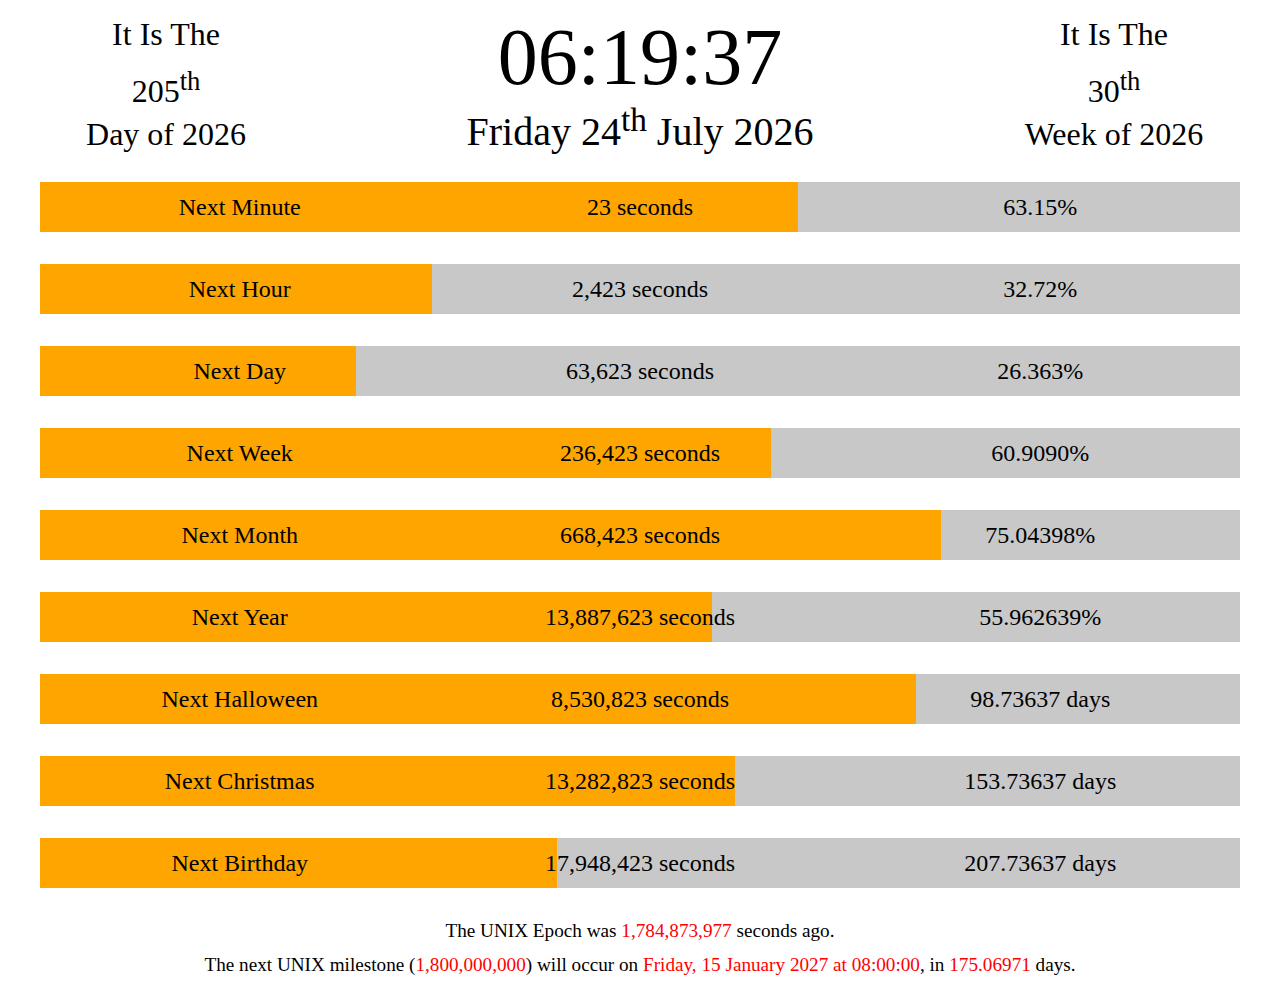
==== commit cbc6fa35: "Update index.html" ====
--- a/index.html
+++ b/index.html
@@ -127,7 +127,7 @@
             <div id="epoch-secs-div">The UNIX Epoch was <span id="epoch-secs" class="highlight">0</span> seconds ago.</div>
         </div>
         <div class="epoch-container">
-            <div id="epoch-next-div">The next UNIX Milestone (<span id="epoch-milestone" class="highlight">0</span>) will occur on <span id="epoch-date" class="highlight">0</span>, in <span id="epoch-countdown" class="highlight">0</span> days.</div>
+            <div id="epoch-next-div">The next UNIX milestone (<span id="epoch-milestone" class="highlight">0</span>) will occur on <span id="epoch-date" class="highlight">0</span>, in <span id="epoch-countdown" class="highlight">0</span> days.</div>
         </div>
     </body>
     <script src="script.js"></script>
--- a/style.css
+++ b/style.css
@@ -43,8 +43,13 @@
     height: 40%;
     font-size: 2.5em;
 }
+#page-container {
+    display: flex;
+    justify-content: center;
+    align-items: center;
+}
 #countdown-container {
-    width: 100%;
+    width: 95%;
 }
 .countdown {
     width: 100%;
@@ -78,18 +83,14 @@
     position: absolute;
     background-color: orange;
 }   
+.epoch-container {
+    width: 100%;
 
+    text-align: center;
+    font-size: 1.2em;
 
-
-
-
-
-
-
-
-
-
-
-
-
-
+    margin-bottom: 12px;
+}
+.highlight {
+    color: red;
+}
